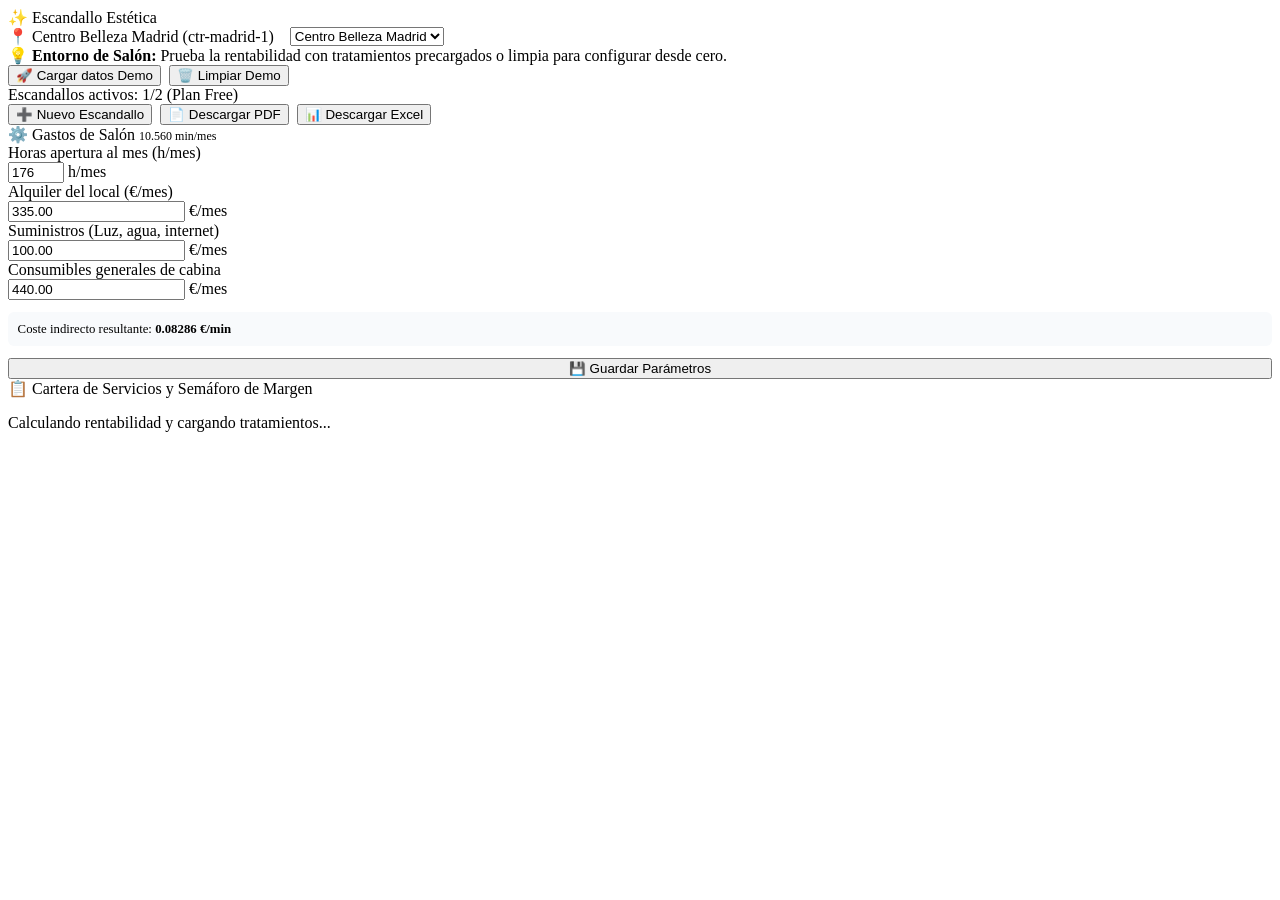
==== src/Escandallo.Web/wwwroot/index.html @ 275a055b "feat: complete Escandallo Estética system with tests, specs and quality reports Author-Type: agent A" ====
<!DOCTYPE html>
<html lang="es">
<head>
  <meta charset="UTF-8">
  <meta name="viewport" content="width=device-width, initial-scale=1.0">
  <title>Escandallo Estética - Rentabilidad y Fijación de Precios</title>
  <link rel="stylesheet" href="/css/app.css">
</head>
<body>

  <!-- 1. Navbar con Badge Permanente de Centro Activo (CMP-WEB-UI-001) -->
  <header class="navbar">
    <div class="navbar-brand">
      ✨ <span>Escandallo Estética</span>
    </div>

    <div style="display: flex; align-items: center; gap: 1rem;">
      <div class="navbar-center-badge" id="activeCenterBadge">
        📍 <span id="activeCenterBadgeText">Centro Belleza Madrid (ctr-madrid-1)</span>
      </div>

      <select class="center-select" id="centerSelect" title="Seleccionar Centro">
        <option value="ctr-madrid-1">Centro Belleza Madrid</option>
        <option value="ctr-radiante-1">Centro Radiante</option>
        <option value="ctr-luz-belleza">Luz y Belleza</option>
        <option value="ctr-test-free">Centro Free Test</option>
      </select>
    </div>
  </header>

  <main class="container">

    <!-- 2. Banner de Onboarding y Modo Demo (BR-DEMO-DATA-001, MVP-USAB-05) -->
    <section class="demo-banner">
      <div>
        <strong>💡 Entorno de Salón:</strong> Prueba la rentabilidad con tratamientos precargados o limpia para configurar desde cero.
      </div>
      <div style="display: flex; gap: 0.5rem;">
        <button class="btn btn-secondary btn-sm" onclick="handleLoadDemo()">🚀 Cargar datos Demo</button>
        <button class="btn btn-secondary btn-sm" onclick="handlePurgeDemo()">🗑️ Limpiar Demo</button>
      </div>
    </section>

    <!-- 3. Barra de Acciones y Compuerta Freemium (BR-FREEMIUM-LIMIT-001, MVP-USAB-02) -->
    <section class="action-bar">
      <div class="quota-indicator">
        <span id="quotaBadge" class="quota-badge">Escandallos activos: 1/2 (Plan Free)</span>
      </div>

      <div style="display: flex; gap: 0.5rem; flex-wrap: wrap;">
        <button class="btn btn-primary" onclick="handleCreateNew()">
          ➕ Nuevo Escandallo
        </button>
        <button class="btn btn-secondary" onclick="handleExportPdf()">
          📄 Descargar PDF
        </button>
        <button class="btn btn-secondary" onclick="handleExportXlsx()">
          📊 Descargar Excel
        </button>
      </div>
    </section>

    <!-- 4. Cuadrícula Principal: Configuración de Costes y Matriz de Rentabilidad -->
    <div class="grid-2">

      <!-- Columna Izquierda: Configuración de Gastos Generales (UC-COST-CONFIG-001) -->
      <aside class="card">
        <div class="card-title">
          <span>⚙️ Gastos de Salón</span>
          <span style="font-size:0.75rem; color:var(--text-muted); font-weight:normal;" id="calcMinutes">10.560 min/mes</span>
        </div>

        <form id="costsForm" onsubmit="handleSaveCosts(event)">
          <div class="form-group">
            <label class="form-label" for="inputHours">Horas apertura al mes (h/mes)</label>
            <div class="input-with-unit">
              <input type="number" id="inputHours" value="176" min="1" max="744" step="1" required>
              <span class="unit-label">h/mes</span>
            </div>
          </div>

          <div class="form-group">
            <label class="form-label" for="inputRent">Alquiler del local (€/mes)</label>
            <div class="input-with-unit">
              <input type="number" id="inputRent" value="335.00" min="0" step="0.01" required>
              <span class="unit-label">€/mes</span>
            </div>
          </div>

          <div class="form-group">
            <label class="form-label" for="inputSupplies">Suministros (Luz, agua, internet)</label>
            <div class="input-with-unit">
              <input type="number" id="inputSupplies" value="100.00" min="0" step="0.01" required>
              <span class="unit-label">€/mes</span>
            </div>
          </div>

          <div class="form-group">
            <label class="form-label" for="inputCabinConsumables">Consumibles generales de cabina</label>
            <div class="input-with-unit">
              <input type="number" id="inputCabinConsumables" value="440.00" min="0" step="0.01" required>
              <span class="unit-label">€/mes</span>
            </div>
          </div>

          <div style="background:#f8fafc; padding:0.6rem; border-radius:6px; margin:0.75rem 0; font-size:0.8rem;">
            Coste indirecto resultante: <strong id="calculatedOverheadMinute">0.08286 €/min</strong>
          </div>

          <button type="submit" class="btn btn-secondary" style="width:100%; justify-content:center;">
            💾 Guardar Parámetros
          </button>
        </form>
      </aside>

      <!-- Columna Derecha: Matriz de Servicios y Semáforos (Matriz 4 Estados UI) -->
      <section class="card">
        <div class="card-title">
          <span>📋 Cartera de Servicios y Semáforo de Margen</span>
        </div>

        <!-- Estado 1: Loading -->
        <div id="stateLoading" class="state-loading">
          <div class="spinner"></div>
          <p>Calculando rentabilidad y cargando tratamientos...</p>
        </div>

        <!-- Estado 2: Error -->
        <div id="stateError" class="state-error" style="display:none;">
          <div>
            <strong>Error de conexión:</strong> <span id="errorMessageText"></span>
          </div>
          <button class="btn btn-danger btn-sm" onclick="loadCenterData()">Reintentar</button>
        </div>

        <!-- Estado 3: Empty -->
        <div id="stateEmpty" class="state-empty" style="display:none;">
          <h4>Sin escandallos en este centro</h4>
          <p>No tienes tratamientos registrados todavía. Comienza creando uno nuevo o carga la semilla demo.</p>
          <div style="margin-top:1rem; display:flex; justify-content:center; gap:0.5rem;">
            <button class="btn btn-primary" onclick="handleCreateNew()">➕ Crear Primer Tratamiento</button>
            <button class="btn btn-secondary" onclick="handleLoadDemo()">🚀 Cargar Semilla Demo</button>
          </div>
        </div>

        <!-- Estado 4: Nominal / Success -->
        <div id="stateNominal" style="display:none;">
          <div class="table-responsive">
            <table>
              <thead>
                <tr>
                  <th>Tratamiento</th>
                  <th>Tiempo</th>
                  <th>Coste Escandallo</th>
                  <th>PVP Sugerido</th>
                  <th>PVR Cobrado</th>
                  <th>Margen %</th>
                  <th>Semáforo</th>
                  <th>Estado</th>
                  <th>Acciones</th>
                </tr>
              </thead>
              <tbody id="servicesTableBody">
                <!-- Inyección dinámica -->
              </tbody>
            </table>
          </div>
        </div>

      </section>

    </div>
  </main>

  <!-- Modal: Compuerta Freemium y Actualización a Premium -->
  <div id="upgradeModal" class="modal-overlay" style="display:none;">
    <div class="modal-content">
      <div class="modal-header">
        <h3 style="color:#0284c7;">🔒 Límite de Cuota Freemium Alcanzado</h3>
        <button class="btn btn-secondary btn-sm" onclick="closeUpgradeModal()">✕</button>
      </div>
      <div class="modal-body">
        <p>Has alcanzado el límite de <strong>2 escandallos activos</strong> del plan Free.</p>
        <p style="margin-top:0.5rem;">
          Para registrar nuevos servicios o duplicar tratamientos, actualiza a <strong>Premium</strong> y disfruta de escandallos ilimitados, o pausa uno de los tratamientos actuales para liberar tu cuota gratuita.
        </p>
        <div style="background:#f0fdf4; border:1px solid #86efac; border-radius:6px; padding:0.75rem; margin-top:1rem; font-size:0.85rem;">
          ⭐ <strong>Plan Premium (29 €/mes):</strong><br>
          • Escandallos y bonos ilimitados por centro.<br>
          • Recálculo automático de precios ante variación de proveedores.<br>
          • Exportación ejecutiva sin marcas de agua.
        </div>
      </div>
      <div class="modal-footer">
        <button class="btn btn-secondary" onclick="closeUpgradeModal()">Cerrar</button>
        <button class="btn btn-primary" onclick="simulateUpgradeToPremium()">
          💳 Desbloquear Premium Ilimitado
        </button>
      </div>
    </div>
  </div>

  <!-- Modal: Crear Nuevo Escandallo Rápido -->
  <div id="createModal" class="modal-overlay" style="display:none;">
    <div class="modal-content">
      <div class="modal-header">
        <h3>➕ Formular Nuevo Tratamiento</h3>
        <button class="btn btn-secondary btn-sm" onclick="closeCreateModal()">✕</button>
      </div>
      <form onsubmit="handleCreateServiceSubmit(event)">
        <div class="modal-body">
          <div class="form-group">
            <label class="form-label" for="createServiceName">Nombre del Servicio</label>
            <input type="text" id="createServiceName" class="center-select" style="width:100%; padding:0.5rem;" placeholder="Ej. Radiofrecuencia Tensor Facial" required>
          </div>
          <div class="form-group">
            <label class="form-label" for="createDuration">Duración en cabina (minutos)</label>
            <div class="input-with-unit">
              <input type="number" id="createDuration" value="60" min="1" max="720" required>
              <span class="unit-label">min</span>
            </div>
          </div>
          <div class="form-group">
            <label class="form-label" for="createPvr">PVR Cobrado al Cliente (con IVA)</label>
            <div class="input-with-unit">
              <input type="number" id="createPvr" value="65.00" min="0" step="0.50" required>
              <span class="unit-label">€</span>
            </div>
          </div>
          <div class="form-group">
            <label class="form-label" for="createWorkerCategory">Categoría Profesional</label>
            <select id="createWorkerCategory" class="center-select" style="width:100%; padding:0.5rem;">
              <option value="Esteticista" selected>Esteticista</option>
              <option value="Encargado">Encargado</option>
              <option value="Auxiliar">Auxiliar</option>
            </select>
          </div>
          <div class="form-group">
            <label class="form-label" for="createConsumableProduct">Producto Cosmético Principal</label>
            <select id="createConsumableProduct" class="center-select" style="width:100%; padding:0.5rem;" onchange="updateConsumableDetails()">
              <option value="cos-01" data-name="Leche Limpiadora" data-unit="0" data-unit-cost="0.072" data-unit-name="ml" selected>Leche Limpiadora (0,072 €/ml)</option>
              <option value="cos-02" data-name="Vial Principios Activos" data-unit="2" data-unit-cost="11.50" data-unit-name="ud">Vial Principios Activos (11,50 €/ud)</option>
              <option value="cos-03" data-name="Crema Finalizadora" data-unit="0" data-unit-cost="0.304" data-unit-name="ml">Crema Finalizadora (0,304 €/ml)</option>
              <option value="cos-04" data-name="Aceite Esencial Masaje" data-unit="0" data-unit-cost="0.180" data-unit-name="ml">Aceite Esencial Masaje (0,180 €/ml)</option>
              <option value="none" data-name="" data-unit="0" data-unit-cost="0" data-unit-name="">(Sin consumibles adicionales)</option>
            </select>
          </div>
          <div class="form-group">
            <label class="form-label" for="createConsumableAmount">Cantidad de Cosmético</label>
            <div class="input-with-unit">
              <input type="number" id="createConsumableAmount" value="5" min="0" step="0.5" required>
              <span id="createConsumableUnitLabel" class="unit-label">ml</span>
            </div>
          </div>
        </div>
        <div class="modal-footer">
          <button type="button" class="btn btn-secondary" onclick="closeCreateModal()">Cancelar</button>
          <button type="submit" class="btn btn-primary">Guardar Tratamiento</button>
        </div>
      </form>
    </div>
  </div>

  <script src="/js/app.js"></script>
</body>
</html>
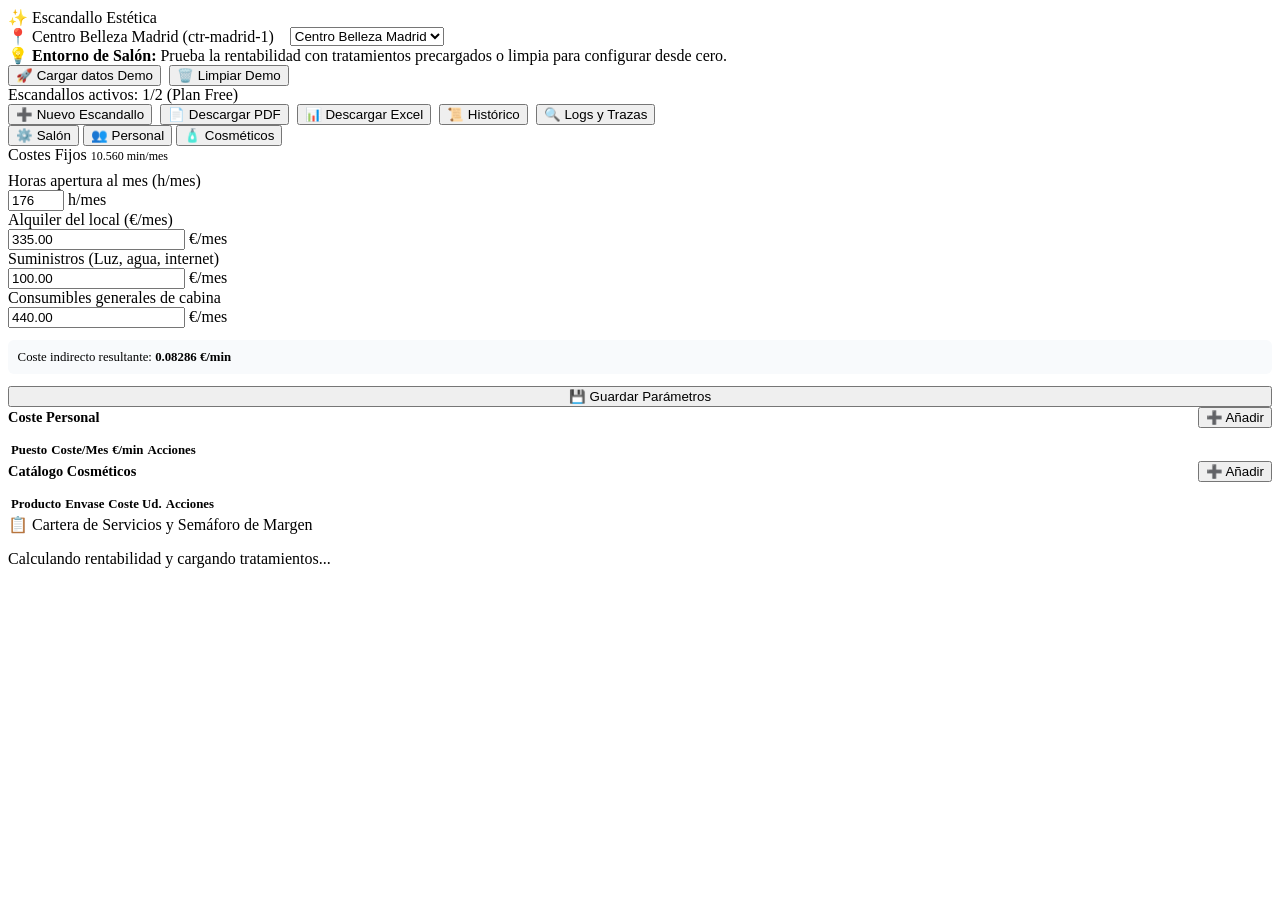
==== commit c4a63835: "feat: remediate architectural defects, add crypto audit trail, full test harness and update dashboar" ====
--- a/src/Escandallo.Web/wwwroot/index.html
+++ b/src/Escandallo.Web/wwwroot/index.html
@@ -14,7 +14,11 @@
       ✨ <span>Escandallo Estética</span>
     </div>
 
-    <div style="display: flex; align-items: center; gap: 1rem;">
+    <div style="display: flex; align-items: center; gap: 1rem; flex-wrap: wrap;">
+      <div id="navUserBadge" class="user-badge" style="display:none;">
+        👤 <span id="userEmailSpan">gestor@estetica.com</span>
+      </div>
+
       <div class="navbar-center-badge" id="activeCenterBadge">
         📍 <span id="activeCenterBadgeText">Centro Belleza Madrid (ctr-madrid-1)</span>
       </div>
@@ -25,6 +29,14 @@
         <option value="ctr-luz-belleza">Luz y Belleza</option>
         <option value="ctr-test-free">Centro Free Test</option>
       </select>
+
+      <button id="btnOpenNewCenter" class="btn btn-secondary btn-sm" style="display:none;" onclick="openCreateCenterModal()">
+        ➕ Nuevo Centro
+      </button>
+
+      <button id="btnLogout" class="btn btn-secondary btn-sm" style="display:none;" onclick="handleLogout()">
+        🚪 Salir
+      </button>
     </div>
   </header>
 
@@ -43,8 +55,10 @@
 
     <!-- 3. Barra de Acciones y Compuerta Freemium (BR-FREEMIUM-LIMIT-001, MVP-USAB-02) -->
     <section class="action-bar">
-      <div class="quota-indicator">
+      <div class="quota-indicator" style="display:flex; align-items:center; gap:0.5rem; flex-wrap:wrap;">
         <span id="quotaBadge" class="quota-badge">Escandallos activos: 1/2 (Plan Free)</span>
+        <button id="btnSubscribePro" class="btn btn-sm btn-primary" onclick="handleSubscribePro()" style="display:none;">⭐ Contratar Plan Pro</button>
+        <button id="btnCancelPro" class="btn btn-sm btn-danger" onclick="handleCancelPro()" style="display:none;">❌ Cancelar Pro</button>
       </div>
 
       <div style="display: flex; gap: 0.5rem; flex-wrap: wrap;">
@@ -57,60 +71,121 @@
         <button class="btn btn-secondary" onclick="handleExportXlsx()">
           📊 Descargar Excel
         </button>
+        <button class="btn btn-secondary" onclick="openAuditModal()">
+          📜 Histórico
+        </button>
+        <button class="btn btn-secondary" onclick="openLogsModal()">
+          🔍 Logs y Trazas
+        </button>
       </div>
     </section>
 
     <!-- 4. Cuadrícula Principal: Configuración de Costes y Matriz de Rentabilidad -->
     <div class="grid-2">
 
-      <!-- Columna Izquierda: Configuración de Gastos Generales (UC-COST-CONFIG-001) -->
+      <!-- Columna Izquierda: Configuración de Gastos Generales, Personal y Cosméticos (Excel Parity) -->
       <aside class="card">
-        <div class="card-title">
-          <span>⚙️ Gastos de Salón</span>
-          <span style="font-size:0.75rem; color:var(--text-muted); font-weight:normal;" id="calcMinutes">10.560 min/mes</span>
-        </div>
-
-        <form id="costsForm" onsubmit="handleSaveCosts(event)">
-          <div class="form-group">
-            <label class="form-label" for="inputHours">Horas apertura al mes (h/mes)</label>
-            <div class="input-with-unit">
-              <input type="number" id="inputHours" value="176" min="1" max="744" step="1" required>
-              <span class="unit-label">h/mes</span>
-            </div>
-          </div>
-
-          <div class="form-group">
-            <label class="form-label" for="inputRent">Alquiler del local (€/mes)</label>
-            <div class="input-with-unit">
-              <input type="number" id="inputRent" value="335.00" min="0" step="0.01" required>
-              <span class="unit-label">€/mes</span>
-            </div>
-          </div>
-
-          <div class="form-group">
-            <label class="form-label" for="inputSupplies">Suministros (Luz, agua, internet)</label>
-            <div class="input-with-unit">
-              <input type="number" id="inputSupplies" value="100.00" min="0" step="0.01" required>
-              <span class="unit-label">€/mes</span>
-            </div>
-          </div>
-
-          <div class="form-group">
-            <label class="form-label" for="inputCabinConsumables">Consumibles generales de cabina</label>
-            <div class="input-with-unit">
-              <input type="number" id="inputCabinConsumables" value="440.00" min="0" step="0.01" required>
-              <span class="unit-label">€/mes</span>
-            </div>
-          </div>
-
-          <div style="background:#f8fafc; padding:0.6rem; border-radius:6px; margin:0.75rem 0; font-size:0.8rem;">
-            Coste indirecto resultante: <strong id="calculatedOverheadMinute">0.08286 €/min</strong>
-          </div>
-
-          <button type="submit" class="btn btn-secondary" style="width:100%; justify-content:center;">
-            💾 Guardar Parámetros
-          </button>
-        </form>
+        <div class="tabs-nav">
+          <button id="tabBtnSalon" class="tab-btn active" onclick="switchConfigTab('salon')">⚙️ Salón</button>
+          <button id="tabBtnWorkers" class="tab-btn" onclick="switchConfigTab('workers')">👥 Personal</button>
+          <button id="tabBtnProducts" class="tab-btn" onclick="switchConfigTab('products')">🧴 Cosméticos</button>
+        </div>
+
+        <!-- Pestaña 1: Gastos Salón -->
+        <div id="tabContentSalon" class="tab-content active">
+          <div class="card-title" style="margin-bottom:0.5rem;">
+            <span>Costes Fijos</span>
+            <span style="font-size:0.75rem; color:var(--text-muted); font-weight:normal;" id="calcMinutes">10.560 min/mes</span>
+          </div>
+
+          <form id="costsForm" onsubmit="handleSaveCosts(event)">
+            <div class="form-group">
+              <label class="form-label" for="inputHours">Horas apertura al mes (h/mes)</label>
+              <div class="input-with-unit">
+                <input type="number" id="inputHours" value="176" min="1" max="744" step="1" required>
+                <span class="unit-label">h/mes</span>
+              </div>
+            </div>
+
+            <div class="form-group">
+              <label class="form-label" for="inputRent">Alquiler del local (€/mes)</label>
+              <div class="input-with-unit">
+                <input type="number" id="inputRent" value="335.00" min="0" step="0.01" required>
+                <span class="unit-label">€/mes</span>
+              </div>
+            </div>
+
+            <div class="form-group">
+              <label class="form-label" for="inputSupplies">Suministros (Luz, agua, internet)</label>
+              <div class="input-with-unit">
+                <input type="number" id="inputSupplies" value="100.00" min="0" step="0.01" required>
+                <span class="unit-label">€/mes</span>
+              </div>
+            </div>
+
+            <div class="form-group">
+              <label class="form-label" for="inputCabinConsumables">Consumibles generales de cabina</label>
+              <div class="input-with-unit">
+                <input type="number" id="inputCabinConsumables" value="440.00" min="0" step="0.01" required>
+                <span class="unit-label">€/mes</span>
+              </div>
+            </div>
+
+            <div style="background:#f8fafc; padding:0.6rem; border-radius:6px; margin:0.75rem 0; font-size:0.8rem;">
+              Coste indirecto resultante: <strong id="calculatedOverheadMinute">0.08286 €/min</strong>
+            </div>
+
+            <button type="submit" class="btn btn-secondary" style="width:100%; justify-content:center;">
+              💾 Guardar Parámetros
+            </button>
+          </form>
+        </div>
+
+        <!-- Pestaña 2: Personal -->
+        <div id="tabContentWorkers" class="tab-content">
+          <div style="display:flex; justify-content:space-between; align-items:center; margin-bottom:0.75rem;">
+            <span style="font-weight:700; font-size:0.9rem;">Coste Personal</span>
+            <button class="btn btn-primary btn-sm" onclick="openAddWorkerModal()">➕ Añadir</button>
+          </div>
+          <div class="table-responsive">
+            <table style="font-size:0.8rem;">
+              <thead>
+                <tr>
+                  <th>Puesto</th>
+                  <th>Coste/Mes</th>
+                  <th>€/min</th>
+                  <th>Acciones</th>
+                </tr>
+              </thead>
+              <tbody id="workersTableBody">
+                <!-- Inyección dinámica -->
+              </tbody>
+            </table>
+          </div>
+        </div>
+
+        <!-- Pestaña 3: Cosméticos -->
+        <div id="tabContentProducts" class="tab-content">
+          <div style="display:flex; justify-content:space-between; align-items:center; margin-bottom:0.75rem;">
+            <span style="font-weight:700; font-size:0.9rem;">Catálogo Cosméticos</span>
+            <button class="btn btn-primary btn-sm" onclick="openAddProductModal()">➕ Añadir</button>
+          </div>
+          <div class="table-responsive">
+            <table style="font-size:0.8rem;">
+              <thead>
+                <tr>
+                  <th>Producto</th>
+                  <th>Envase</th>
+                  <th>Coste Ud.</th>
+                  <th>Acciones</th>
+                </tr>
+              </thead>
+              <tbody id="productsTableBody">
+                <!-- Inyección dinámica -->
+              </tbody>
+            </table>
+          </div>
+        </div>
       </aside>
 
       <!-- Columna Derecha: Matriz de Servicios y Semáforos (Matriz 4 Estados UI) -->
@@ -172,6 +247,281 @@
     </div>
   </main>
 
+  <!-- Modal: Login y Registro de Usuario (FR-AUTH-001) -->
+  <div id="loginModal" class="modal-overlay" style="display:none;">
+    <div class="modal-content" style="max-width:400px;">
+      <div class="modal-header" style="flex-direction:column; align-items:flex-start; gap:0.5rem;">
+        <h3 id="authModalTitle">🔐 Acceso al Salón</h3>
+        <div class="tabs-nav" style="width:100%; margin:0;">
+          <button type="button" id="tabBtnLogin" class="tab-btn active" style="flex:1;" onclick="switchAuthTab('login')">Entrar</button>
+          <button type="button" id="tabBtnRegister" class="tab-btn" style="flex:1;" onclick="switchAuthTab('register')">Registrarse</button>
+        </div>
+      </div>
+      <!-- Login Form -->
+      <form id="loginForm" onsubmit="handleLogin(event)">
+        <div class="modal-body">
+          <div id="loginError" class="state-error" style="display:none; padding:0.5rem; margin-bottom:0.75rem; font-size:0.8rem;"></div>
+          <div class="form-group">
+            <label class="form-label" for="loginEmail">Correo electrónico</label>
+            <input type="email" id="loginEmail" class="center-select" style="width:100%; padding:0.5rem;" value="gestor@estetica.com" required>
+          </div>
+          <div class="form-group">
+            <label class="form-label" for="loginPassword">Contraseña</label>
+            <input type="password" id="loginPassword" class="center-select" style="width:100%; padding:0.5rem;" value="SecretPass123!" required>
+          </div>
+          <div style="background:#f1f5f9; padding:0.6rem; border-radius:6px; font-size:0.75rem; color:var(--text-muted); margin-top:0.5rem;">
+            <strong>Credenciales disponibles:</strong><br>
+            • Gestor: <code>gestor@estetica.com</code> / <code>SecretPass123!</code><br>
+            • Colaborador: <code>guest@collaborator.com</code> / <code>GuestPass123!</code>
+          </div>
+        </div>
+        <div class="modal-footer">
+          <button type="submit" id="btnLoginSubmit" class="btn btn-primary" style="width:100%; justify-content:center;">Entrar al Salón</button>
+        </div>
+      </form>
+
+      <!-- Register Form -->
+      <form id="registerForm" onsubmit="handleRegisterSubmit(event)" style="display:none;">
+        <div class="modal-body">
+          <div id="registerError" class="state-error" style="display:none; padding:0.5rem; margin-bottom:0.75rem; font-size:0.8rem;"></div>
+          <div class="form-group">
+            <label class="form-label" for="registerEmail">Correo electrónico</label>
+            <input type="email" id="registerEmail" class="center-select" style="width:100%; padding:0.5rem;" placeholder="tu@estetica.com" required>
+          </div>
+          <div class="form-group">
+            <label class="form-label" for="registerPassword">Contraseña (mínimo 6 caracteres)</label>
+            <input type="password" id="registerPassword" class="center-select" style="width:100%; padding:0.5rem;" placeholder="******" minlength="6" required>
+          </div>
+          <div class="form-group">
+            <label class="form-label" for="registerCenterName">Nombre de tu Centro de Estética</label>
+            <input type="text" id="registerCenterName" class="center-select" style="width:100%; padding:0.5rem;" placeholder="Ej. Centro de Belleza Élite" required>
+          </div>
+        </div>
+        <div class="modal-footer">
+          <button type="submit" id="btnRegisterSubmit" class="btn btn-primary" style="width:100%; justify-content:center;">Crear Cuenta y Salón</button>
+        </div>
+      </form>
+    </div>
+  </div>
+
+  <!-- Modal: Crear Nuevo Centro de Estética (Punto 4) -->
+  <div id="createCenterModal" class="modal-overlay" style="display:none;">
+    <div class="modal-content" style="max-width:420px;">
+      <div class="modal-header">
+        <h3>📍 Crear Nuevo Centro de Estética</h3>
+        <button class="btn btn-secondary btn-sm" onclick="closeCreateCenterModal()">✕</button>
+      </div>
+      <form onsubmit="handleCreateCenterSubmit(event)">
+        <div class="modal-body">
+          <div id="createCenterError" class="state-error" style="display:none; padding:0.5rem; margin-bottom:0.75rem; font-size:0.8rem;"></div>
+          <div class="form-group">
+            <label class="form-label" for="newCenterNameInput">Nombre del Centro</label>
+            <input type="text" id="newCenterNameInput" class="center-select" style="width:100%; padding:0.5rem;" placeholder="Ej. Clínica Estética Serrano" required>
+          </div>
+          <div style="font-size:0.75rem; color:var(--text-muted);">
+            Se creará un nuevo salón vinculado a tu usuario con configuración de costes y cartera independiente.
+          </div>
+        </div>
+        <div class="modal-footer">
+          <button type="button" class="btn btn-secondary" onclick="closeCreateCenterModal()">Cancelar</button>
+          <button type="submit" class="btn btn-primary">Crear Centro</button>
+        </div>
+      </form>
+    </div>
+  </div>
+
+  <!-- Modal: Añadir Categoría de Personal (TSK-REM-003) -->
+  <div id="addWorkerModal" class="modal-overlay" style="display:none;">
+    <div class="modal-content" style="max-width:420px;">
+      <div class="modal-header">
+        <h3>👥 Añadir Categoría de Personal</h3>
+        <button class="btn btn-secondary btn-sm" onclick="closeAddWorkerModal()">✕</button>
+      </div>
+      <form onsubmit="handleCreateWorkerSubmit(event)">
+        <div class="modal-body">
+          <div class="form-group">
+            <label class="form-label" for="workerCategoryName">Categoría / Puesto</label>
+            <input type="text" id="workerCategoryName" class="center-select" style="width:100%; padding:0.5rem;" placeholder="Ej. Oficial de Cabina" required>
+          </div>
+          <div class="form-group">
+            <label class="form-label" for="workerMonthlyCost">Coste Mensual Empresa (€/mes)</label>
+            <div class="input-with-unit">
+              <input type="number" id="workerMonthlyCost" value="1800.00" min="0" step="any" required>
+              <span class="unit-label">€/mes</span>
+            </div>
+          </div>
+          <div style="font-size:0.75rem; color:var(--text-muted);">
+            Suma de salario bruto y seguros sociales de la empresa (calcula el coste/minuto sobre las horas de salón).
+          </div>
+        </div>
+        <div class="modal-footer">
+          <button type="button" class="btn btn-secondary" onclick="closeAddWorkerModal()">Cancelar</button>
+          <button type="submit" class="btn btn-primary">Guardar Puesto</button>
+        </div>
+      </form>
+    </div>
+  </div>
+
+  <!-- Modal: Añadir Tipo de Cosmético (TSK-REM-003) -->
+  <div id="addProductModal" class="modal-overlay" style="display:none;">
+    <div class="modal-content" style="max-width:440px;">
+      <div class="modal-header">
+        <h3>🧴 Añadir Tipo de Cosmético</h3>
+        <button class="btn btn-secondary btn-sm" onclick="closeAddProductModal()">✕</button>
+      </div>
+      <form onsubmit="handleCreateProductSubmit(event)">
+        <div class="modal-body">
+          <div class="form-group">
+            <label class="form-label" for="productName">Nombre del Cosmético</label>
+            <input type="text" id="productName" class="center-select" style="width:100%; padding:0.5rem;" placeholder="Ej. Sérum Ácido Hialurónico" required>
+          </div>
+          <div class="form-group">
+            <label class="form-label" for="productPrice">Precio Compra Envase (€)</label>
+            <div class="input-with-unit">
+              <input type="number" id="productPrice" value="45.00" min="0" step="0.01" required>
+              <span class="unit-label">€</span>
+            </div>
+          </div>
+          <div class="form-group">
+            <label class="form-label" for="productCapacity">Capacidad / Unidades Envase</label>
+            <div class="input-with-unit">
+              <input type="number" id="productCapacity" value="250" min="1" step="1" required>
+              <span class="unit-label">cant</span>
+            </div>
+          </div>
+          <div class="form-group">
+            <label class="form-label" for="productUnit">Unidad de Medida</label>
+            <select id="productUnit" class="center-select" style="width:100%; padding:0.5rem;">
+              <option value="0" selected>Mililitros (ml)</option>
+              <option value="1">Gramos (g)</option>
+              <option value="2">Unidades (ud / vial / ampolla)</option>
+            </select>
+          </div>
+          <div class="form-group">
+            <label class="form-label" for="productWaste">Merma Estimada (%)</label>
+            <div class="input-with-unit">
+              <input type="number" id="productWaste" value="5" min="0" max="50" step="1" required>
+              <span class="unit-label">%</span>
+            </div>
+          </div>
+        </div>
+        <div class="modal-footer">
+          <button type="button" class="btn btn-secondary" onclick="closeAddProductModal()">Cancelar</button>
+          <button type="submit" class="btn btn-primary">Guardar Cosmético</button>
+        </div>
+      </form>
+    </div>
+  </div>
+
+  <!-- Modal: Actualizar Precio de Cosmético -->
+  <div id="editProductPriceModal" class="modal-overlay" style="display:none;">
+    <div class="modal-content" style="max-width:380px;">
+      <div class="modal-header">
+        <h3>💶 Actualizar Tarifa Proveedor</h3>
+        <button class="btn btn-secondary btn-sm" onclick="closeEditProductPriceModal()">✕</button>
+      </div>
+      <form onsubmit="handleUpdateProductPriceSubmit(event)">
+        <input type="hidden" id="editProductId">
+        <div class="modal-body">
+          <p id="editProductLabel" style="font-weight:600; margin-bottom:0.75rem; font-size:0.9rem;"></p>
+          <div class="form-group">
+            <label class="form-label" for="editProductNewPrice">Nuevo Precio Envase (€)</label>
+            <div class="input-with-unit">
+              <input type="number" id="editProductNewPrice" min="0" step="0.01" required>
+              <span class="unit-label">€</span>
+            </div>
+          </div>
+        </div>
+        <div class="modal-footer">
+          <button type="button" class="btn btn-secondary" onclick="closeEditProductPriceModal()">Cancelar</button>
+          <button type="submit" class="btn btn-primary">Actualizar</button>
+        </div>
+      </form>
+    </div>
+  </div>
+
+  <!-- Modal: Editar Categoría de Personal -->
+  <div id="editWorkerModal" class="modal-overlay" style="display:none;">
+    <div class="modal-content" style="max-width:420px;">
+      <div class="modal-header">
+        <h3>✏️ Editar Categoría de Personal</h3>
+        <button class="btn btn-secondary btn-sm" onclick="closeEditWorkerModal()">✕</button>
+      </div>
+      <form onsubmit="handleUpdateWorkerSubmit(event)">
+        <input type="hidden" id="editWorkerId">
+        <div class="modal-body">
+          <div class="form-group">
+            <label class="form-label" for="editWorkerCategoryName">Categoría / Puesto</label>
+            <input type="text" id="editWorkerCategoryName" class="center-select" style="width:100%; padding:0.5rem;" required>
+          </div>
+          <div class="form-group">
+            <label class="form-label" for="editWorkerMonthlyCost">Coste Mensual Empresa (€/mes)</label>
+            <div class="input-with-unit">
+              <input type="number" id="editWorkerMonthlyCost" min="0" step="any" required>
+              <span class="unit-label">€/mes</span>
+            </div>
+          </div>
+        </div>
+        <div class="modal-footer">
+          <button type="button" class="btn btn-secondary" onclick="closeEditWorkerModal()">Cancelar</button>
+          <button type="submit" class="btn btn-primary">Guardar Cambios</button>
+        </div>
+      </form>
+    </div>
+  </div>
+
+  <!-- Modal: Editar Cosmético Completo -->
+  <div id="editProductModal" class="modal-overlay" style="display:none;">
+    <div class="modal-content" style="max-width:440px;">
+      <div class="modal-header">
+        <h3>✏️ Editar Producto Cosmético</h3>
+        <button class="btn btn-secondary btn-sm" onclick="closeEditProductModal()">✕</button>
+      </div>
+      <form onsubmit="handleUpdateProductFullSubmit(event)">
+        <input type="hidden" id="editProductFullId">
+        <div class="modal-body">
+          <div class="form-group">
+            <label class="form-label" for="editProductFullName">Nombre del Cosmético</label>
+            <input type="text" id="editProductFullName" class="center-select" style="width:100%; padding:0.5rem;" required>
+          </div>
+          <div class="form-group">
+            <label class="form-label" for="editProductFullPrice">Precio Compra Envase (€)</label>
+            <div class="input-with-unit">
+              <input type="number" id="editProductFullPrice" min="0" step="0.01" required>
+              <span class="unit-label">€</span>
+            </div>
+          </div>
+          <div class="form-group">
+            <label class="form-label" for="editProductFullCapacity">Capacidad / Unidades Envase</label>
+            <div class="input-with-unit">
+              <input type="number" id="editProductFullCapacity" min="1" step="1" required>
+              <span class="unit-label">cant</span>
+            </div>
+          </div>
+          <div class="form-group">
+            <label class="form-label" for="editProductFullUnit">Unidad de Medida</label>
+            <select id="editProductFullUnit" class="center-select" style="width:100%; padding:0.5rem;">
+              <option value="0">Mililitros (ml)</option>
+              <option value="1">Gramos (g)</option>
+              <option value="2">Unidades (ud / vial / ampolla)</option>
+            </select>
+          </div>
+          <div class="form-group">
+            <label class="form-label" for="editProductFullWaste">Merma Estimada (%)</label>
+            <div class="input-with-unit">
+              <input type="number" id="editProductFullWaste" min="0" max="50" step="1" required>
+              <span class="unit-label">%</span>
+            </div>
+          </div>
+        </div>
+        <div class="modal-footer">
+          <button type="button" class="btn btn-secondary" onclick="closeEditProductModal()">Cancelar</button>
+          <button type="submit" class="btn btn-primary">Guardar Cambios</button>
+        </div>
+      </form>
+    </div>
+  </div>
+
   <!-- Modal: Compuerta Freemium y Actualización a Premium -->
   <div id="upgradeModal" class="modal-overlay" style="display:none;">
     <div class="modal-content">
@@ -261,6 +611,72 @@
     </div>
   </div>
 
+  <!-- Modal: Histórico de Auditoría Criptográfica (ADR-004, Punto 3) -->
+  <div id="auditModal" class="modal-overlay" style="display:none;">
+    <div class="modal-content" style="max-width:850px;">
+      <div class="modal-header">
+        <h3>📜 Histórico Criptográfico de Modificaciones (SHA-256)</h3>
+        <button class="btn btn-secondary btn-sm" onclick="closeAuditModal()">✕</button>
+      </div>
+      <div class="modal-body">
+        <div style="display:flex; justify-content:space-between; align-items:center; margin-bottom:0.75rem; flex-wrap:wrap; gap:0.5rem;">
+          <p style="font-size:0.85rem; color:var(--text-muted); margin:0;">
+            Registro encadenado inmutable (SEC-REQ-AUDIT-IMMUTABLE-001). Hash previo garantiza no-repudio.
+          </p>
+          <div style="display:flex; align-items:center; gap:0.5rem;">
+            <label for="auditCenterSelect" style="font-size:0.8rem; font-weight:600; margin:0;">Centro:</label>
+            <select id="auditCenterSelect" class="form-control" style="font-size:0.8rem; padding:0.25rem 0.5rem; width:auto;" onchange="fetchAuditHistory()">
+              <option value="">Centro actual</option>
+              <option value="all">🌐 Todos los centros</option>
+            </select>
+          </div>
+        </div>
+        <div class="table-responsive" style="max-height:350px; overflow-y:auto;">
+          <table style="font-size:0.8rem;">
+            <thead>
+              <tr>
+                <th>Fecha (UTC)</th>
+                <th>Acción / Recurso</th>
+                <th>Val. Anterior</th>
+                <th>Val. Nuevo</th>
+                <th>Hash SHA-256 Encadenado</th>
+              </tr>
+            </thead>
+            <tbody id="auditTableBody">
+              <tr><td colspan="5" style="text-align:center; color:var(--text-muted);">Cargando histórico...</td></tr>
+            </tbody>
+          </table>
+        </div>
+      </div>
+      <div class="modal-footer">
+        <button class="btn btn-secondary" onclick="fetchAuditHistory()">🔄 Actualizar</button>
+        <button class="btn btn-primary" onclick="closeAuditModal()">Cerrar</button>
+      </div>
+    </div>
+  </div>
+
+  <!-- Modal: Logs y Trazas del Sistema (Punto 8) -->
+  <div id="logsModal" class="modal-overlay" style="display:none;">
+    <div class="modal-content" style="max-width:900px;">
+      <div class="modal-header">
+        <h3>🔍 Consola de Logs y Trazas en Tiempo Real</h3>
+        <button class="btn btn-secondary btn-sm" onclick="closeLogsModal()">✕</button>
+      </div>
+      <div class="modal-body">
+        <div style="display:flex; justify-content:space-between; align-items:center; margin-bottom:0.5rem;">
+          <span style="font-size:0.85rem; color:var(--text-muted);">Buffer circular en memoria de eventos, llamadas HTTP y trazas (QR-OBSERVABILITY-001).</span>
+          <button class="btn btn-secondary btn-sm" onclick="fetchSystemLogs()">🔄 Refrescar Logs</button>
+        </div>
+        <div id="logsConsole" style="background:#0f172a; color:#f8fafc; font-family:Consolas, Monaco, monospace; font-size:0.75rem; padding:1rem; border-radius:6px; max-height:400px; overflow-y:auto; line-height:1.4;">
+          <div style="color:#94a3b8;">Cargando trazas del sistema...</div>
+        </div>
+      </div>
+      <div class="modal-footer">
+        <button class="btn btn-primary" onclick="closeLogsModal()">Cerrar</button>
+      </div>
+    </div>
+  </div>
+
   <script src="/js/app.js"></script>
 </body>
 </html>
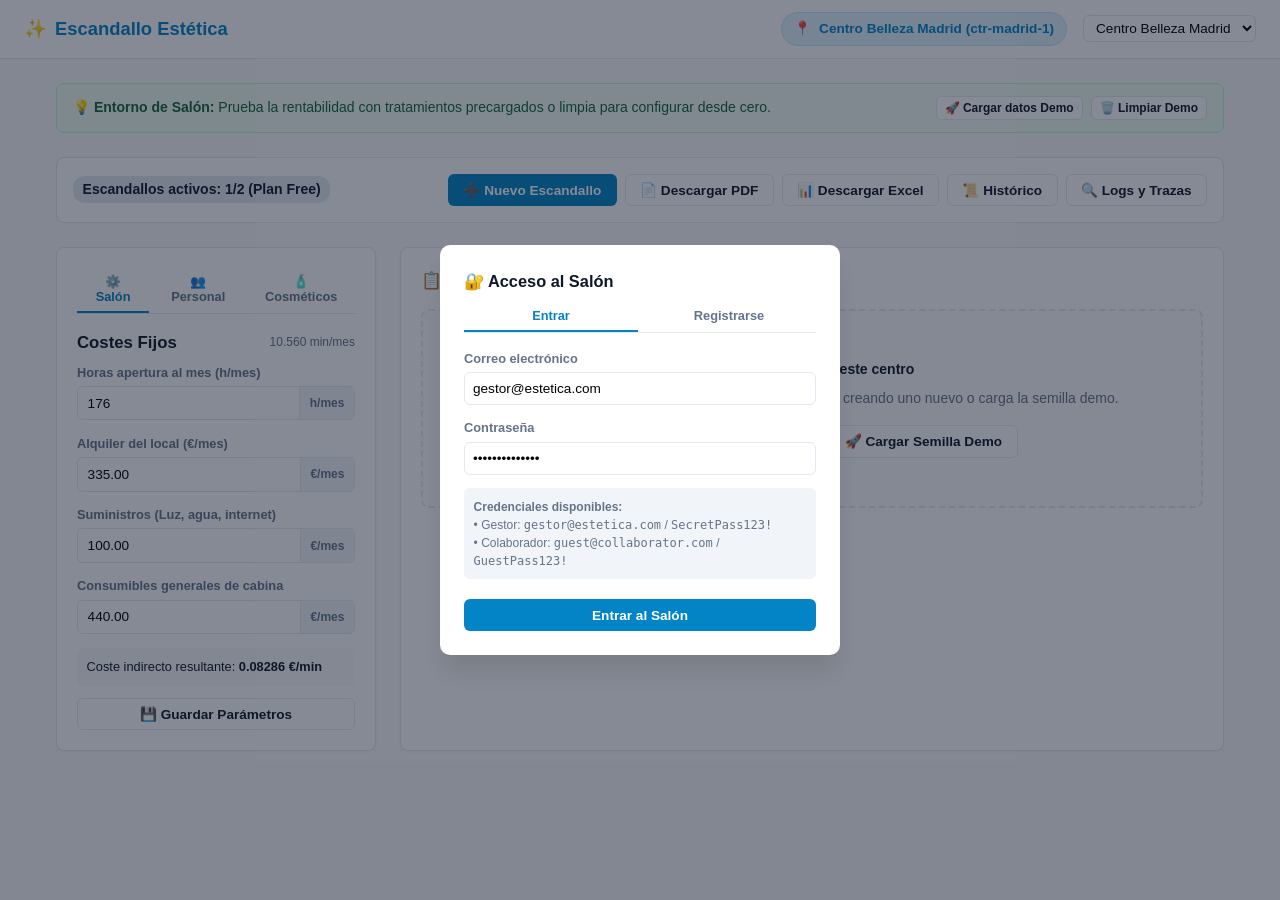
==== commit 5ecd4da2: "docs: add release v1.0.0 documentation, manuals, PR template and consolidated KPIs Author-Type: agen" ====
--- a/src/Escandallo.Web/wwwroot/index.html
+++ b/src/Escandallo.Web/wwwroot/index.html
@@ -4,7 +4,7 @@
   <meta charset="UTF-8">
   <meta name="viewport" content="width=device-width, initial-scale=1.0">
   <title>Escandallo Estética - Rentabilidad y Fijación de Precios</title>
-  <link rel="stylesheet" href="/css/app.css">
+  <link rel="stylesheet" href="css/app.css">
 </head>
 <body>
 
@@ -677,6 +677,6 @@
     </div>
   </div>
 
-  <script src="/js/app.js"></script>
+  <script src="js/app.js"></script>
 </body>
 </html>
--- a/src/Escandallo.Web/wwwroot/css/app.css
+++ b/src/Escandallo.Web/wwwroot/css/app.css
@@ -0,0 +1,445 @@
+:root {
+  --font-family: -apple-system, BlinkMacSystemFont, "Segoe UI", Roboto, "Helvetica Neue", Arial, sans-serif;
+  --bg-primary: #f8fafc;
+  --bg-surface: #ffffff;
+  --text-main: #0f172a;
+  --text-muted: #64748b;
+  --border-color: #e2e8f0;
+  --primary: #0284c7;
+  --primary-hover: #0369a1;
+  --primary-light: #e0f2fe;
+  
+  --traffic-green-bg: #dcfce7;
+  --traffic-green-text: #166534;
+  --traffic-green-border: #22c55e;
+  
+  --traffic-yellow-bg: #fef9c3;
+  --traffic-yellow-text: #854d0e;
+  --traffic-yellow-border: #eab308;
+  
+  --traffic-red-bg: #fee2e2;
+  --traffic-red-text: #991b1b;
+  --traffic-red-border: #ef4444;
+}
+
+* {
+  box-sizing: border-box;
+  margin: 0;
+  padding: 0;
+}
+
+body {
+  font-family: var(--font-family);
+  background-color: var(--bg-primary);
+  color: var(--text-main);
+  line-height: 1.5;
+  font-size: 14px;
+}
+
+/* Navbar */
+.navbar {
+  background-color: var(--bg-surface);
+  border-bottom: 1px solid var(--border-color);
+  padding: 0.75rem 1.5rem;
+  display: flex;
+  justify-content: space-between;
+  align-items: center;
+  position: sticky;
+  top: 0;
+  z-index: 100;
+}
+
+.navbar-brand {
+  display: flex;
+  align-items: center;
+  gap: 0.5rem;
+  font-weight: 700;
+  font-size: 1.15rem;
+  color: var(--primary);
+}
+
+.navbar-center-badge {
+  display: flex;
+  align-items: center;
+  gap: 0.5rem;
+  background: var(--primary-light);
+  color: var(--primary);
+  padding: 0.35rem 0.75rem;
+  border-radius: 9999px;
+  font-weight: 600;
+  font-size: 0.85rem;
+  border: 1px solid #bae6fd;
+}
+
+.center-select {
+  padding: 0.25rem 0.5rem;
+  border-radius: 6px;
+  border: 1px solid var(--border-color);
+  background: white;
+  font-size: 0.85rem;
+}
+
+/* Layout */
+.container {
+  max-width: 1200px;
+  margin: 1.5rem auto;
+  padding: 0 1rem;
+}
+
+/* Top Banner */
+.demo-banner {
+  background: #f0fdf4;
+  border: 1px solid #bbf7d0;
+  color: #166534;
+  padding: 0.75rem 1rem;
+  border-radius: 8px;
+  margin-bottom: 1.5rem;
+  display: flex;
+  justify-content: space-between;
+  align-items: center;
+  flex-wrap: wrap;
+  gap: 0.5rem;
+}
+
+/* Quota & Action Bar */
+.action-bar {
+  display: flex;
+  justify-content: space-between;
+  align-items: center;
+  flex-wrap: wrap;
+  gap: 1rem;
+  margin-bottom: 1.5rem;
+  background: var(--bg-surface);
+  padding: 1rem;
+  border-radius: 8px;
+  border: 1px solid var(--border-color);
+}
+
+.quota-indicator {
+  display: flex;
+  align-items: center;
+  gap: 0.5rem;
+  font-weight: 600;
+  color: var(--text-muted);
+}
+
+.quota-badge {
+  background: #e2e8f0;
+  padding: 0.2rem 0.6rem;
+  border-radius: 12px;
+  color: var(--text-main);
+}
+
+.quota-badge.quota-full {
+  background: var(--traffic-red-bg);
+  color: var(--traffic-red-text);
+  border: 1px solid var(--traffic-red-border);
+}
+
+/* Buttons */
+.btn {
+  display: inline-flex;
+  align-items: center;
+  gap: 0.35rem;
+  padding: 0.45rem 0.9rem;
+  border-radius: 6px;
+  font-size: 0.85rem;
+  font-weight: 600;
+  cursor: pointer;
+  border: 1px solid transparent;
+  transition: all 0.15s ease-in-out;
+  text-decoration: none;
+}
+
+.btn-primary {
+  background: var(--primary);
+  color: white;
+}
+.btn-primary:hover {
+  background: var(--primary-hover);
+}
+
+.btn-secondary {
+  background: white;
+  border-color: var(--border-color);
+  color: var(--text-main);
+}
+.btn-secondary:hover {
+  background: #f1f5f9;
+}
+
+.btn-danger {
+  background: #ef4444;
+  color: white;
+}
+.btn-danger:hover {
+  background: #dc2626;
+}
+
+.btn-sm {
+  padding: 0.25rem 0.5rem;
+  font-size: 0.75rem;
+}
+
+/* Grid & Cards */
+.grid-2 {
+  display: grid;
+  grid-template-columns: 320px 1fr;
+  gap: 1.5rem;
+}
+
+@media (max-width: 900px) {
+  .grid-2 {
+    grid-template-columns: 1fr;
+  }
+}
+
+.card {
+  background: var(--bg-surface);
+  border: 1px solid var(--border-color);
+  border-radius: 8px;
+  padding: 1.25rem;
+  box-shadow: 0 1px 3px rgba(0,0,0,0.04);
+}
+
+.card-title {
+  font-size: 1.05rem;
+  font-weight: 700;
+  margin-bottom: 1rem;
+  display: flex;
+  align-items: center;
+  justify-content: space-between;
+}
+
+/* Form inputs */
+.form-group {
+  margin-bottom: 0.85rem;
+}
+
+.form-label {
+  display: block;
+  font-weight: 600;
+  font-size: 0.8rem;
+  margin-bottom: 0.25rem;
+  color: var(--text-muted);
+}
+
+.input-with-unit {
+  display: flex;
+  align-items: center;
+  border: 1px solid var(--border-color);
+  border-radius: 6px;
+  overflow: hidden;
+  background: white;
+}
+
+.input-with-unit input {
+  flex: 1;
+  border: none;
+  padding: 0.45rem 0.6rem;
+  font-size: 0.85rem;
+  outline: none;
+}
+
+.unit-label {
+  background: #f1f5f9;
+  padding: 0.45rem 0.6rem;
+  font-size: 0.75rem;
+  font-weight: 600;
+  color: var(--text-muted);
+  border-left: 1px solid var(--border-color);
+}
+
+/* 4 UI States Matrix */
+.state-loading {
+  padding: 3rem 1rem;
+  text-align: center;
+  color: var(--text-muted);
+}
+.spinner {
+  width: 32px;
+  height: 32px;
+  border: 3px solid #e2e8f0;
+  border-top-color: var(--primary);
+  border-radius: 50%;
+  animation: spin 0.8s linear infinite;
+  margin: 0 auto 0.75rem auto;
+}
+@keyframes spin {
+  to { transform: rotate(360deg); }
+}
+
+.state-empty {
+  padding: 3rem 1.5rem;
+  text-align: center;
+  background: #fdfdfd;
+  border: 2px dashed var(--border-color);
+  border-radius: 8px;
+  color: var(--text-muted);
+}
+.state-empty h4 {
+  color: var(--text-main);
+  margin-bottom: 0.5rem;
+}
+
+.state-error {
+  padding: 1rem 1.25rem;
+  background: var(--traffic-red-bg);
+  border: 1px solid var(--traffic-red-border);
+  color: var(--traffic-red-text);
+  border-radius: 8px;
+  margin-bottom: 1rem;
+  display: flex;
+  justify-content: space-between;
+  align-items: center;
+}
+
+/* Table */
+.table-responsive {
+  overflow-x: auto;
+}
+
+table {
+  width: 100%;
+  border-collapse: collapse;
+  text-align: left;
+}
+
+th {
+  background: #f8fafc;
+  padding: 0.75rem 0.75rem;
+  font-size: 0.75rem;
+  font-weight: 700;
+  color: var(--text-muted);
+  border-bottom: 1px solid var(--border-color);
+  text-transform: uppercase;
+}
+
+td {
+  padding: 0.75rem 0.75rem;
+  border-bottom: 1px solid var(--border-color);
+  vertical-align: middle;
+}
+
+tr:hover td {
+  background-color: #f8fafc;
+}
+
+tr.inactive-row {
+  opacity: 0.55;
+  background: #fafafa;
+}
+
+/* Traffic light badge */
+.badge-traffic {
+  display: inline-block;
+  padding: 0.2rem 0.55rem;
+  border-radius: 9999px;
+  font-size: 0.75rem;
+  font-weight: 700;
+}
+.badge-traffic.Verde {
+  background: var(--traffic-green-bg);
+  color: var(--traffic-green-text);
+  border: 1px solid var(--traffic-green-border);
+}
+.badge-traffic.Amarillo {
+  background: var(--traffic-yellow-bg);
+  color: var(--traffic-yellow-text);
+  border: 1px solid var(--traffic-yellow-border);
+}
+.badge-traffic.Rojo {
+  background: var(--traffic-red-bg);
+  color: var(--traffic-red-text);
+  border: 1px solid var(--traffic-red-border);
+}
+
+/* Loss warning */
+.loss-warning {
+  margin-top: 0.25rem;
+  font-size: 0.75rem;
+  font-weight: 700;
+  color: #b91c1c;
+  display: flex;
+  align-items: center;
+  gap: 0.25rem;
+}
+
+/* Modal */
+.modal-overlay {
+  position: fixed;
+  inset: 0;
+  background: rgba(15, 23, 42, 0.5);
+  display: flex;
+  align-items: center;
+  justify-content: center;
+  z-index: 1000;
+  padding: 1rem;
+}
+
+.modal-content {
+  background: white;
+  border-radius: 10px;
+  max-width: 520px;
+  width: 100%;
+  padding: 1.5rem;
+  box-shadow: 0 20px 25px -5px rgba(0, 0, 0, 0.1);
+}
+
+.modal-header {
+  display: flex;
+  justify-content: space-between;
+  align-items: center;
+  margin-bottom: 1rem;
+}
+
+.modal-body {
+  margin-bottom: 1.25rem;
+}
+
+.modal-footer {
+  display: flex;
+  justify-content: flex-end;
+  gap: 0.5rem;
+}
+
+/* Tabs for Configuration Card */
+.tabs-nav {
+  display: flex;
+  gap: 0.25rem;
+  border-bottom: 1px solid var(--border-color);
+  margin-bottom: 1rem;
+}
+.tab-btn {
+  padding: 0.4rem 0.65rem;
+  background: transparent;
+  border: none;
+  border-bottom: 2px solid transparent;
+  font-size: 0.8rem;
+  font-weight: 600;
+  color: var(--text-muted);
+  cursor: pointer;
+  transition: all 0.15s ease-in-out;
+}
+.tab-btn:hover {
+  color: var(--primary);
+}
+.tab-btn.active {
+  color: var(--primary);
+  border-bottom-color: var(--primary);
+}
+.tab-content {
+  display: none;
+}
+.tab-content.active {
+  display: block;
+}
+.user-badge {
+  display: flex;
+  align-items: center;
+  gap: 0.4rem;
+  font-size: 0.85rem;
+  color: var(--text-muted);
+  font-weight: 500;
+}
+
